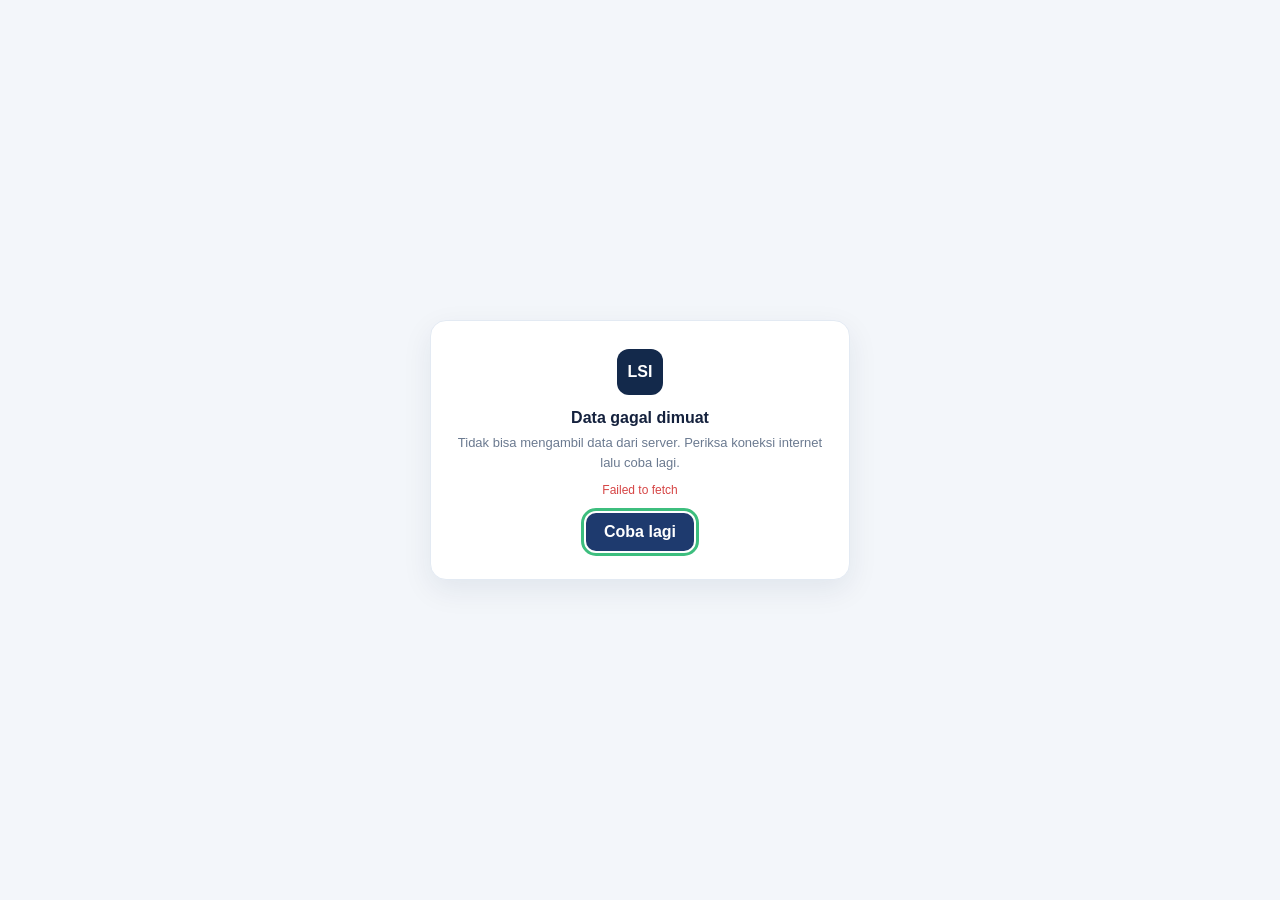
==== dashboard-lsi/index.html @ 0be911fd "Tambah dashboard-lsi (dashboard manajemen + sync Accurate) Situs statis dashboard LSI dan skrip sink" ====
<!doctype html><html lang="id"><head><meta charset="utf-8">
<meta name="viewport" content="width=device-width,initial-scale=1">
<title>Dashboard Manajemen LSI · Oktober 2026</title>
<link rel="icon" href="assets/favicon.svg" type="image/svg+xml">
<link rel="stylesheet" href="assets/styles.css">
</head><body>
<div class="boot" id="boot" role="status" aria-live="polite">
 <div class="bx"><div class="lg">LSI</div>
  <div id="bootLoad"><h2>Memuat data dashboard…</h2><p>Mengambil snapshot dari database Supabase.</p><div class="sp" aria-hidden="true"></div></div>
  <div id="bootErr" hidden><h2>Data gagal dimuat</h2><p id="bootMsg">Periksa koneksi internet lalu coba lagi.</p><div class="er" id="bootDet"></div><button type="button" id="bootRetry">Coba lagi</button></div>
 </div>
</div>

<div class="app" id="app" aria-busy="true">
<aside class="side" id="side" aria-label="Navigasi">
 <div class="brand"><div class="logo">LSI</div><div><b>Ladang Sehat</b><small>Management System</small></div></div>
 <div class="navh">MENU</div>
 <nav class="nav" id="nav">
  <a href="#penjualan" data-menu="penjualan" class="on"><svg width="18" height="18" viewBox="0 0 24 24" fill="none" stroke="currentColor" stroke-width="1.8" stroke-linecap="round" stroke-linejoin="round" aria-hidden="true"><path d="M3 4h2l2.4 11h11l2-8H6.2"/><circle cx="9" cy="19.5" r="1.5"/><circle cx="17" cy="19.5" r="1.5"/></svg> Total Penjualan</a>
  <a href="#produksi" data-menu="produksi"><svg width="18" height="18" viewBox="0 0 24 24" fill="none" stroke="currentColor" stroke-width="1.8" stroke-linecap="round" stroke-linejoin="round" aria-hidden="true"><path d="M3 21V10l6 4V10l6 4V6h6v15z"/></svg> Total Hasil Produksi</a>
  <a href="#finansial" data-menu="finansial"><svg width="18" height="18" viewBox="0 0 24 24" fill="none" stroke="currentColor" stroke-width="1.8" stroke-linecap="round" stroke-linejoin="round" aria-hidden="true"><path d="M3 10l9-6 9 6M5 10v8M9.5 10v8M14.5 10v8M19 10v8M3 21h18"/></svg> Neraca Finansial</a>
  <a href="#wms" data-menu="wms"><svg width="18" height="18" viewBox="0 0 24 24" fill="none" stroke="currentColor" stroke-width="1.8" stroke-linecap="round" stroke-linejoin="round" aria-hidden="true"><path d="M3 7l9-4 9 4v10l-9 4-9-4z"/><path d="M3 7l9 4 9-4M12 11v10"/></svg> Warehouse Management</a>
  <a href="#umum" data-menu="umum"><svg width="18" height="18" viewBox="0 0 24 24" fill="none" stroke="currentColor" stroke-width="1.8" stroke-linecap="round" stroke-linejoin="round" aria-hidden="true"><circle cx="9" cy="8" r="3.5"/><path d="M2.5 20c.8-3.6 3.4-5.5 6.5-5.5s5.7 1.9 6.5 5.5"/><path d="M16 4.6a3.5 3.5 0 0 1 0 6.8M18 14.8c2 .7 3.2 2.5 3.6 5.2"/></svg> Informasi Umum</a>
 </nav>
 <div class="navh">LAINNYA</div>
 <nav class="nav"><a href="#" data-go="notes"><svg width="18" height="18" viewBox="0 0 24 24" fill="none" stroke="currentColor" stroke-width="1.8" stroke-linecap="round" stroke-linejoin="round" aria-hidden="true"><path d="M6 2h9l5 5v15H6z"/><path d="M14 2v6h6M9 13h8M9 17h6"/></svg> Catatan Data</a></nav>
 <div class="src"><b><span class="ok"></span>Sumber: Accurate Online</b>
  <div class="row">PT LADANG SEHAT INDONESIA<br>Periode: 1 – 31 Oktober 2026</div>
  <div style="margin-top:8px;color:#7187A8">Data Accurate diekspor 13 Nov 2026 (WIB)</div></div>
</aside>
<div class="side-ov" id="sideOv" hidden></div>
<main class="main">
 <header class="top">
  <button class="burger" id="burger" aria-label="Buka menu" aria-controls="side" aria-expanded="false"><svg width="18" height="18" viewBox="0 0 24 24" fill="none" stroke="currentColor" stroke-width="1.8" stroke-linecap="round" stroke-linejoin="round" aria-hidden="true"><path d="M4 6h16M4 12h16M4 18h16"/></svg></button>
  <div style="min-width:0"><h1 id="pageT">Total Penjualan</h1><div class="sub"><span class="badge">OKTOBER 2026</span>Dashboard Manajemen LSI · data 1 – 31 Oktober 2026</div></div>
  <div class="tr"><div class="user"><div class="av">FL</div><div><b>Finance PT. LSI</b><small>Administrator</small></div></div></div>
 </header>
 <div class="content">
  <div class="filters">
   <div class="seg" role="group" aria-label="Granularitas waktu" id="seg">
    <button type="button" data-g="D" aria-pressed="false">Harian</button><button type="button" data-g="W" aria-pressed="false">Mingguan</button><button type="button" data-g="M" aria-pressed="true">Bulanan</button><button type="button" data-g="Y" aria-pressed="false">Tahunan</button>
   </div>
   <label class="f" id="pickWrap"><svg width="16" height="16" viewBox="0 0 24 24" fill="none" stroke="#6B7A90" stroke-width="1.8" stroke-linecap="round" stroke-linejoin="round" aria-hidden="true"><rect x="3" y="5" width="18" height="16" rx="2"/><path d="M3 10h18M8 3v4M16 3v4"/></svg><span class="l" id="pickL">Periode</span><span id="pick"></span></label>
   <div class="plabel" id="plabel"></div>
   <div class="fsp"><button class="btn2" type="button" data-go="notes"><svg width="18" height="18" viewBox="0 0 24 24" fill="none" stroke="currentColor" stroke-width="1.8" stroke-linecap="round" stroke-linejoin="round" aria-hidden="true"><path d="M6 2h9l5 5v15H6z"/><path d="M14 2v6h6M9 13h8M9 17h6"/></svg> Metodologi</button></div>
  </div>
  <div class="pnote" id="pnote"></div>

  <section class="view on" id="v-penjualan" aria-labelledby="h-penjualan">
   <div class="sec"><svg width="18" height="18" viewBox="0 0 24 24" fill="none" stroke="#1E3A6E" stroke-width="1.8" stroke-linecap="round" stroke-linejoin="round" aria-hidden="true"><path d="M3 4h2l2.4 11h11l2-8H6.2"/><circle cx="9" cy="19.5" r="1.5"/><circle cx="17" cy="19.5" r="1.5"/></svg><h2 id="h-penjualan">Total Penjualan</h2><span class="tag">Omzet = penjualan excl. PPN setelah diskon · PT LSI · Oktober 2026</span><div class="line"></div></div>
   <div class="mods" id="m-penjualan"></div>
   <div class="grid g21">
    <div class="card"><div class="ch"><div><h3>Tren Omzet &amp; Retur Rate</h3><p id="chSalesSub"></p></div><div class="acts"><div class="legend"><span><i style="background:var(--pt)"></i>Omzet</span><span><i class="ln" style="background:var(--red)"></i>Retur rate</span></div><button class="link" data-go="omzet">Detail ›</button></div></div>
     <div class="chart" id="chSales"></div><div class="hint">Klik batang untuk memilih periode tersebut.</div></div>
    <div class="card"><div class="ch"><div><h3>Top 10 Barang Terjual</h3><p>Qty Oktober 2026 · Sales per Item</p></div><button class="link" data-go="items">Semua ›</button></div><div class="hb" id="topItems"></div></div>
   </div>
  </section>

  <section class="view" id="v-produksi" aria-labelledby="h-produksi">
   <div class="sec"><svg width="18" height="18" viewBox="0 0 24 24" fill="none" stroke="#2E9E6A" stroke-width="1.8" stroke-linecap="round" stroke-linejoin="round" aria-hidden="true"><path d="M3 21V10l6 4V10l6 4V6h6v15z"/></svg><h2 id="h-produksi">Total Hasil Produksi</h2><span class="tag">Hasil = Finished Good Slip per Work Order · Waste = stok Non-Conformity</span><div class="line"></div></div>
   <div class="mods" id="m-produksi"></div>
   <div class="grid g21">
    <div class="card"><div class="ch"><div><h3>Hasil Produksi per Kategori</h3><p id="chProdSub"></p></div><div class="legend" id="prodLeg"></div></div>
     <div class="chart" id="chProd"></div><div class="hint">Klik batang untuk memilih periode tersebut.</div></div>
    <div class="card"><div class="ch"><div><h3>Waste per Kategori</h3><p>Stok Non-Conformity · Oktober 2026</p></div><button class="link" data-go="waste">Detail ›</button></div><div class="wf" id="wasteCat"></div><div class="def" id="wasteDef"></div></div>
   </div>
  </section>

  <section class="view" id="v-finansial" aria-labelledby="h-finansial">
   <div class="sec"><svg width="18" height="18" viewBox="0 0 24 24" fill="none" stroke="#1E3A6E" stroke-width="1.8" stroke-linecap="round" stroke-linejoin="round" aria-hidden="true"><path d="M3 10l9-6 9 6M5 10v8M9.5 10v8M14.5 10v8M19 10v8M3 21h18"/></svg><h2 id="h-finansial">Neraca Finansial</h2><span class="tag">Laba Rugi 1 – 31 Okt 2026 · Neraca &amp; umur hutang/piutang per 31 Okt 2026 · PT LSI</span><div class="line"></div></div>
   <div class="mods c3" id="m-finansial"></div>
   <div class="grid g11">
    <div class="card"><div class="ch"><div><h3>Ringkasan Laba Rugi</h3><p>Total 1 – 31 Okt 2026 · klik baris untuk rincian akun</p></div></div><div class="wf" id="plWf"></div></div>
    <div class="card"><div class="ch"><div><h3>Umur Piutang vs Hutang</h3><p>Per 31 Okt 2026 · per kelompok umur (hari)</p></div><div class="legend"><span><i style="background:var(--navy2)"></i>Piutang</span><span><i style="background:var(--gold)"></i>Hutang</span></div></div><div class="chart" id="chAging"></div></div>
   </div>
  </section>

  <section class="view" id="v-wms" aria-labelledby="h-wms">
   <div class="sec"><svg width="18" height="18" viewBox="0 0 24 24" fill="none" stroke="#E3A21A" stroke-width="1.8" stroke-linecap="round" stroke-linejoin="round" aria-hidden="true"><path d="M3 7l9-4 9 4v10l-9 4-9-4z"/><path d="M3 7l9 4 9-4M12 11v10"/></svg><h2 id="h-wms">Warehouse Management System</h2><span class="tag">Kuantitas &amp; nilai stok per gudang per 31 Okt 2026</span><div class="line"></div></div>
   <div class="mods c3" id="m-wms"></div>
   <div class="grid g11">
    <div class="card"><div class="ch"><div><h3>Stok per Gudang</h3><p>Total kuantitas (satuan campuran) · tag = pemetaan modul</p></div></div><div class="wf" id="whList"></div></div>
    <div class="card"><div class="ch"><div><h3>Barang Jadi per Kategori</h3><p>Gudang Finished Goods (SUB + PSN), Bali, Jakarta · qty</p></div></div><div class="tbl-wrap" id="whFg"></div><div class="def" id="whDef"></div></div>
   </div>
  </section>

  <section class="view" id="v-umum" aria-labelledby="h-umum">
   <div class="sec"><svg width="18" height="18" viewBox="0 0 24 24" fill="none" stroke="#7C3AED" stroke-width="1.8" stroke-linecap="round" stroke-linejoin="round" aria-hidden="true"><circle cx="9" cy="8" r="3.5"/><path d="M2.5 20c.8-3.6 3.4-5.5 6.5-5.5s5.7 1.9 6.5 5.5"/><path d="M16 4.6a3.5 3.5 0 0 1 0 6.8M18 14.8c2 .7 3.2 2.5 3.6 5.2"/></svg><h2 id="h-umum">Informasi Umum</h2><span class="tag">Daftar Karyawan Accurate (PT LSI)</span><div class="line"></div></div>
   <div class="mods c3" id="m-umum"></div>
   <div class="grid g11">
    <div class="card"><div class="ch"><div><h3>Karyawan per Status Kerja</h3><p>Kolom Work Status di Daftar Karyawan</p></div><button class="link" data-go="emp">Detail ›</button></div><div class="wf" id="empStat"></div><div class="def" id="empDef"></div></div>
    <div class="card"><div class="ch"><div><h3>Karyawan per Tahun Bergabung</h3><p>Kolom Join Date</p></div></div><div class="chart" id="chEmp"></div></div>
   </div>
  </section>

  <div class="foot">Dashboard Manajemen LSI · data Accurate Online Oktober 2026 · modul tanpa sumber data dibiarkan kosong</div>
 </div>
</main></div>
<div class="tip" id="tip" role="status" aria-live="polite"></div>
<div class="ov" id="ov" hidden><div class="dlg" role="dialog" aria-modal="true" aria-labelledby="dlgT" id="dlg">
 <div class="dh"><button class="bk" id="dlgBack" aria-label="Kembali" hidden>‹</button><div style="min-width:0"><h2 id="dlgT"></h2><p id="dlgS"></p></div><button class="x" id="dlgX" aria-label="Tutup (Esc)">×</button></div>
 <div class="db" id="dlgB" tabindex="-1"></div></div></div>
<script src="assets/config.js"></script>
<script src="assets/app.js"></script>
<script src="assets/loader.js"></script>
</body></html>
---- dashboard-lsi/assets/styles.css ----
*{box-sizing:border-box;margin:0;padding:0}
:root{--navy:#13294B;--navy2:#1E3A6E;--lama:#9FB3D1;--pt:#1E3A6E;--g:#2E9E6A;--g2:#A9DCC2;--red:#D64545;--gold:#E3A21A;--grid:#E8EDF3;--txt:#14213D;--mut:#6B7A90;--pur:#7C3AED}
html{scroll-behavior:smooth}
body{font-family:"Plus Jakarta Sans",Inter,"Segoe UI",Arial,sans-serif;background:#F3F6FA;color:var(--txt);-webkit-font-smoothing:antialiased;overflow-x:hidden}
button,select,input{font:inherit;color:inherit}
:focus-visible{outline:3px solid #3DBE7E;outline-offset:2px;border-radius:6px}
.app{display:flex;min-height:100vh}
.side{width:236px;background:var(--navy);color:#C9D4E5;padding:22px 16px;flex-shrink:0;display:flex;flex-direction:column;position:sticky;top:0;height:100vh;overflow-y:auto;z-index:40}
.brand{display:flex;align-items:center;gap:11px;padding:4px 8px 24px;border-bottom:1px solid rgba(255,255,255,.08)}
.logo{width:38px;height:38px;border-radius:10px;background:linear-gradient(135deg,#3DBE7E,#1F7A52);display:grid;place-items:center;color:#fff;font-weight:800;font-size:14px;letter-spacing:.5px;flex-shrink:0}
.brand b{color:#fff;font-size:15px;display:block}.brand small{font-size:11px;color:#8FA3C0}
.navh{font-size:10.5px;letter-spacing:1.2px;color:#7187A8;margin:22px 10px 8px;font-weight:700}
.nav a,.nav button{display:flex;width:100%;align-items:center;gap:11px;padding:10px 12px;border-radius:9px;font-size:13.5px;color:#C9D4E5;text-decoration:none;margin-bottom:2px;background:none;border:0;cursor:pointer;text-align:left}
.nav a:hover,.nav button:hover{background:rgba(255,255,255,.06);color:#fff}
.nav a.on{background:rgba(61,190,126,.16);color:#fff;font-weight:700;box-shadow:inset 3px 0 0 #3DBE7E}
.nav .cnt{margin-left:auto;font-size:10.5px;background:rgba(255,255,255,.1);padding:2px 7px;border-radius:10px}
.src{margin-top:auto;background:rgba(255,255,255,.06);border-radius:12px;padding:14px;font-size:11.5px;line-height:1.55}
.src b{color:#fff;display:flex;align-items:center;gap:7px;margin-bottom:6px;font-size:12px}
.src .row{color:#9FB0C9}.ok{width:7px;height:7px;border-radius:50%;background:#3DBE7E;display:inline-block}
.main{flex:1;min-width:0}
.top{min-height:76px;background:#fff;border-bottom:1px solid #E4E9F0;display:flex;align-items:center;padding:12px 30px;gap:16px;position:sticky;top:0;z-index:30}
.top h1{font-size:21px;font-weight:800;letter-spacing:-.2px}
.top .sub{font-size:12.5px;color:var(--mut);margin-top:3px;display:flex;align-items:center;gap:8px;flex-wrap:wrap}
.badge{background:#E5F5EC;color:#1F7A52;font-weight:700;font-size:11px;padding:3px 9px;border-radius:20px}
.tr{margin-left:auto;display:flex;align-items:center;gap:14px}
.user{display:flex;align-items:center;gap:10px}
.av{width:38px;height:38px;border-radius:50%;background:var(--navy2);color:#fff;display:grid;place-items:center;font-weight:700;font-size:13px;flex-shrink:0}
.user b{font-size:13px;display:block}.user small{font-size:11.5px;color:var(--mut)}
.burger{display:none;width:40px;height:40px;border-radius:10px;border:1px solid #E4E9F0;background:#fff;place-items:center;cursor:pointer;flex-shrink:0}
.content{padding:22px 30px 30px}
.filters{display:flex;gap:10px;align-items:center;margin-bottom:20px;flex-wrap:wrap}
.f{background:#fff;border:1px solid #DCE3EC;border-radius:10px;height:40px;display:flex;align-items:center;gap:8px;padding:0 11px;font-size:13px}
.f .l{color:var(--mut);font-size:12px;white-space:nowrap}
.f select{border:0;background:transparent;font-weight:700;font-size:13px;cursor:pointer;padding:4px 2px;max-width:100%}
.f.static b{font-weight:700;white-space:nowrap}
.btn,.btn2{white-space:nowrap;border-radius:10px;height:40px;padding:0 14px;display:inline-flex;align-items:center;gap:8px;font-size:13px;font-weight:700;cursor:pointer}
.btn{background:var(--navy2);color:#fff;border:0}
.btn2{background:#fff;color:var(--navy2);border:1px solid #DCE3EC;font-weight:600}
.btn2:hover{background:#F5F8FC}.btn:hover{background:#28497F}
.fsp{margin-left:auto;display:flex;gap:10px}
.chip{display:none;align-items:center;gap:6px;background:#E6ECF6;color:var(--navy2);border-radius:20px;padding:6px 8px 6px 12px;font-size:12px;font-weight:700}
.chip.on{display:inline-flex}.chip button{border:0;background:#fff;border-radius:50%;width:20px;height:20px;cursor:pointer;line-height:1}
.kpis{display:grid;grid-template-columns:repeat(5,minmax(0,1fr));gap:14px;margin-bottom:22px}
.kpi{background:#fff;border-radius:14px;padding:16px 16px 14px;border:1px solid #E6EBF2;box-shadow:0 1px 2px rgba(16,24,40,.04);text-align:left;cursor:pointer;transition:box-shadow .15s,transform .15s,border-color .15s;position:relative;width:100%}
.kpi:hover,.card.click:hover{box-shadow:0 6px 18px rgba(19,41,75,.10);border-color:#C9D6E8}
.kpi:hover{transform:translateY(-1px)}
.kpi .more{position:absolute;top:14px;right:14px;color:#A3B1C4;font-size:16px;line-height:1}
.kpi-top{display:flex;align-items:center;gap:9px;margin-bottom:12px;padding-right:16px}
.kicon{width:30px;height:30px;border-radius:8px;display:grid;place-items:center;flex-shrink:0}
.klabel{font-size:12px;font-weight:600;color:var(--mut);line-height:1.25}
.kval{font-size:25px;font-weight:800;letter-spacing:-.6px;line-height:1.1}.kval small{font-size:13px;font-weight:600;color:var(--mut);letter-spacing:0}
.ksub{font-size:11.5px;color:var(--mut);margin-top:6px;line-height:1.4}
.kfoot{font-size:10.8px;color:#51617A;margin-top:9px;padding-top:9px;border-top:1px dashed #E4E9F0;line-height:1.45}
.neg{color:var(--red)}.dot{display:inline-block;width:7px;height:7px;border-radius:2px;margin-right:4px;vertical-align:1px}
.sec{display:flex;align-items:center;gap:10px;margin:6px 0 12px;scroll-margin-top:96px;flex-wrap:wrap}
.sec h2{font-size:15.5px;font-weight:800}.sec .tag{font-size:11px;color:var(--mut);background:#fff;border:1px solid #E4E9F0;padding:3px 10px;border-radius:20px}
.sec .line{flex:1;height:1px;background:#E1E7EF;min-width:20px}
.grid{display:grid;gap:16px;margin-bottom:22px}
.g21{grid-template-columns:minmax(0,1.9fr) minmax(0,1fr)}.g11{grid-template-columns:minmax(0,1fr) minmax(0,1fr)}
.card{background:#fff;border-radius:14px;border:1px solid #E6EBF2;padding:18px 18px 14px;box-shadow:0 1px 2px rgba(16,24,40,.04);min-width:0;transition:box-shadow .15s,border-color .15s}
.ch{display:flex;align-items:flex-start;justify-content:space-between;margin-bottom:10px;gap:10px;flex-wrap:wrap}
.ch h3{font-size:14px;font-weight:800}.ch p{font-size:11.5px;color:var(--mut);margin-top:3px}
.ch .acts{display:flex;align-items:center;gap:10px;flex-wrap:wrap}
.link{background:none;border:0;color:var(--navy2);font-weight:700;font-size:12px;cursor:pointer;padding:4px 6px;border-radius:6px;white-space:nowrap}
.link:hover{background:#EEF2F7}
.legend{display:flex;gap:12px;font-size:11.5px;color:#51617A;align-items:center;flex-wrap:wrap}.legend i{display:inline-block;width:10px;height:10px;border-radius:3px;margin-right:6px;vertical-align:-1px}
.legend i.ln{height:3px;border-radius:2px;width:14px;vertical-align:3px}
.chart{width:100%;position:relative}
.chart svg{display:block;width:100%;height:auto;overflow:visible}
.chart .col{cursor:pointer}.chart .col .hit{fill:transparent}.chart .col:hover .hit,.chart .col:focus .hit{fill:rgba(30,58,110,.06)}
.chart .col.sel .hit{fill:rgba(227,162,26,.14)}
.chart .col:focus{outline:none}.chart .col:focus-visible .hit{stroke:#3DBE7E;stroke-width:2}
.hint{font-size:11px;color:#94A3B8;margin-top:6px}
.tip{position:fixed;pointer-events:none;background:#13294B;color:#fff;font-size:11.5px;line-height:1.5;padding:8px 10px;border-radius:8px;box-shadow:0 6px 18px rgba(0,0,0,.18);z-index:90;max-width:260px;opacity:0;transition:opacity .1s}
.tip.on{opacity:1}.tip b{color:#9FE3BF}
.tbl-wrap{width:100%;overflow-x:auto;-webkit-overflow-scrolling:touch}
.tbl{width:100%;border-collapse:collapse;font-size:12px}
.tbl th{text-align:left;font-size:10.5px;color:var(--mut);font-weight:700;text-transform:uppercase;letter-spacing:.5px;padding:7px 6px;border-bottom:1px solid #E6EBF2;background:#F8FAFC;white-space:nowrap}
.tbl th.sortable{cursor:pointer;user-select:none}.tbl th.sortable:hover{color:var(--navy2)}
.tbl th .ar{font-size:9px;margin-left:3px;opacity:.7}
.tbl td{padding:8px 6px;border-bottom:1px solid #F0F3F7}
.tbl td.nm{min-width:120px}
.tbl .num{text-align:right;white-space:nowrap}
.tbl tr:last-child td{border-bottom:0}
.tbl tfoot td{font-weight:800;border-top:1px solid #E6EBF2;background:#FAFBFD}
.tbl tbody tr.go{cursor:pointer}.tbl tbody tr.go:hover td{background:#F5F8FC}.tbl tbody tr.go:focus{outline:2px solid #3DBE7E;outline-offset:-2px}
.tbl tbody tr.selrow td{background:#FFF7E6}
.rk{display:inline-grid;place-items:center;width:19px;height:19px;border-radius:6px;background:#EEF2F7;font-size:10.5px;font-weight:700;margin-right:8px;color:#51617A;flex-shrink:0}
.nmw{display:flex;align-items:center}
.pill{white-space:nowrap;font-size:11px;font-weight:700;padding:2px 8px;border-radius:20px;display:inline-block}.pill.red{background:#FCEBEB;color:var(--red)}.pill.grn{background:#E5F5EC;color:#1F7A52}.pill.gry{background:#F1F5F9;color:#64748B}.pill.pur{background:#F1EAFE;color:#6D28D9}
.donutwrap{display:flex;align-items:center;gap:16px;flex-wrap:wrap}
.donutwrap svg{flex-shrink:0}.donutwrap path{cursor:pointer;transition:opacity .15s}.donutwrap path:hover,.donutwrap path:focus{opacity:.8;outline:none}
.dbsplit{flex:1;min-width:180px}
.dbsplit .it{display:flex;align-items:center;gap:10px;padding:10px 6px;border-bottom:1px solid #F0F3F7;font-size:12.5px;cursor:pointer;border-radius:8px;width:100%;background:none;border-left:0;border-right:0;border-top:0;text-align:left}
.dbsplit .it:hover{background:#F5F8FC}.dbsplit .it:last-child{border-bottom:0}.dbsplit i{width:10px;height:10px;border-radius:3px;flex-shrink:0}
.dbsplit .v{margin-left:auto;font-weight:800;white-space:nowrap}.dbsplit small{display:block;color:var(--mut);font-size:11px}
.minihead{font-size:12px;font-weight:800;margin:14px 0 6px;display:flex;justify-content:space-between;gap:8px;flex-wrap:wrap}.minihead span{font-weight:500;color:var(--mut);font-size:11px}
.def{font-size:10.8px;color:var(--mut);line-height:1.5;margin-top:10px;padding:9px 11px;background:#F8FAFC;border-radius:8px;border:1px solid #EEF2F6}
.def b{color:#3D4B61}
.stackbar{display:flex;height:12px;border-radius:6px;overflow:hidden;gap:2px;margin:6px 0 8px}
.stackbar button{border:0;cursor:pointer;min-width:4px}.stackbar button:hover{filter:brightness(1.1)}
.catleg{display:flex;flex-wrap:wrap;gap:6px 8px;font-size:11px;color:#51617A}
.catleg button{background:none;border:1px solid transparent;border-radius:6px;padding:2px 6px;cursor:pointer;font-size:11px;color:#51617A}.catleg button:hover{border-color:#DCE3EC;background:#F8FAFC}
.catleg i{display:inline-block;width:9px;height:9px;border-radius:3px;margin-right:5px}
.hb{display:flex;flex-direction:column;gap:7px}
.hb button{display:grid;grid-template-columns:minmax(0,170px) minmax(40px,1fr) auto;gap:10px;align-items:center;background:none;border:0;cursor:pointer;padding:3px 4px;border-radius:6px;text-align:left;font-size:11.5px}
.hb button:hover{background:#F5F8FC}
.hb .n{white-space:nowrap;overflow:hidden;text-overflow:ellipsis}.hb .t{height:15px;background:#F1F5F9;border-radius:4px;overflow:hidden}.hb .t i{display:block;height:100%;border-radius:4px}
.hb .v{font-weight:700;white-space:nowrap;text-align:right;min-width:52px}
.ncbox{display:grid;grid-template-columns:repeat(3,minmax(0,1fr));gap:12px;margin-bottom:6px}.ncbox>div{background:#F8F5FF;border:1px solid #ECE4FD;border-radius:10px;padding:10px 12px;min-width:0}
.ncbox small{font-size:10.8px;color:var(--mut);display:block}.ncbox b{font-size:17px;font-weight:800;color:#5B21B6;white-space:nowrap}
.ncbox.blue>div{background:#F5F8FC;border-color:#E3EAF3}.ncbox.blue b{color:var(--navy2)}
.wgrid{display:grid;grid-template-columns:minmax(0,1.05fr) minmax(0,1.15fr) minmax(0,.9fr);gap:22px;align-items:start}
.notes{background:#fff;border-radius:14px;border:1px solid #E6EBF2;padding:16px 20px;font-size:11.2px;color:#51617A;line-height:1.6;columns:2;column-gap:36px;scroll-margin-top:96px}
.notes h4{font-size:12.5px;color:var(--txt);margin-bottom:6px;column-span:all}.notes p{margin-bottom:5px;break-inside:avoid}.notes b{color:#2C3A50}
.foot{text-align:center;font-size:11px;color:#94A3B8;margin-top:16px}
/* dialog */
.ov{position:fixed;inset:0;background:rgba(15,27,48,.45);z-index:80;display:flex;justify-content:flex-end;opacity:0;transition:opacity .18s}
.ov.on{opacity:1}.ov[hidden]{display:none}
.dlg{background:#F7F9FC;width:min(760px,100%);height:100%;display:flex;flex-direction:column;box-shadow:-12px 0 40px rgba(0,0,0,.18);transform:translateX(30px);transition:transform .18s}
.ov.on .dlg{transform:none}
.dh{display:flex;align-items:flex-start;gap:12px;padding:18px 22px;background:#fff;border-bottom:1px solid #E4E9F0}
.dh h2{font-size:17px;font-weight:800;line-height:1.3}.dh p{font-size:12px;color:var(--mut);margin-top:3px}
.dh .x,.dh .bk{width:36px;height:36px;border-radius:10px;border:1px solid #E4E9F0;background:#fff;cursor:pointer;font-size:18px;flex-shrink:0;display:grid;place-items:center}
.dh .bk[hidden]{display:none}.dh .x{margin-left:auto}.dh .x:hover,.dh .bk:hover{background:#F3F6FA}
.db{padding:18px 22px 30px;overflow-y:auto;flex:1}#dlgB:focus{outline:none}
.db .card{margin-bottom:14px}
.mtabs{display:flex;gap:6px;flex-wrap:wrap;margin-bottom:14px}
.mtabs button{border:1px solid #DCE3EC;background:#fff;border-radius:20px;padding:5px 11px;font-size:12px;font-weight:600;cursor:pointer}
.mtabs button[aria-pressed=true]{background:var(--navy2);color:#fff;border-color:var(--navy2)}
.srch{display:flex;gap:8px;align-items:center;margin-bottom:8px;flex-wrap:wrap}
.srch input{flex:1;min-width:160px;height:36px;border:1px solid #DCE3EC;border-radius:9px;padding:0 10px;font-size:12.5px;background:#fff}
.srch .cnt{font-size:11px;color:var(--mut)}
.kgrid{display:grid;grid-template-columns:repeat(auto-fit,minmax(150px,1fr));gap:10px;margin-bottom:14px}
.kgrid>div{background:#fff;border:1px solid #E6EBF2;border-radius:12px;padding:11px 13px}
.kgrid small{font-size:11px;color:var(--mut);display:block}.kgrid b{font-size:18px;font-weight:800;display:block;margin-top:2px;white-space:nowrap}
.kgrid em{font-style:normal;font-size:11px;color:var(--mut)}
.warn{background:#FFF8E6;border:1px solid #F6E1A6;color:#7A5A00;border-radius:10px;padding:10px 12px;font-size:11.5px;line-height:1.5;margin-bottom:14px}
.side-ov{display:none}
@media (max-width:1279px){
 .kpis{grid-template-columns:repeat(6,minmax(0,1fr))}.kpi{grid-column:span 2}.kpi:nth-child(4),.kpi:nth-child(5){grid-column:span 3}
 .wgrid{grid-template-columns:minmax(0,1fr) minmax(0,1fr)}.wgrid .def{grid-column:1/-1}
}
@media (max-width:1099px){
 .side{position:fixed;left:0;top:0;transform:translateX(-100%);transition:transform .2s,visibility .2s;visibility:hidden}
 .side.open{transform:none;visibility:visible;box-shadow:8px 0 30px rgba(0,0,0,.25)}
 .side-ov{display:block;position:fixed;inset:0;background:rgba(15,27,48,.4);z-index:35}.side-ov[hidden]{display:none}
 .burger{display:grid}
 .g21,.g11{grid-template-columns:minmax(0,1fr)}
 .top{padding:10px 20px}.content{padding:18px 20px 24px}
}
@media (max-width:767px){
 .top h1{font-size:17px}.top .sub{font-size:11.5px}.user div{display:none}
 .content{padding:14px 12px 20px}
 .kpis{grid-template-columns:minmax(0,1fr) minmax(0,1fr);gap:10px}.kpi,.kpi:nth-child(4),.kpi:nth-child(5){grid-column:auto}.kpi:first-child{grid-column:1/-1}
 .kval{font-size:21px}
 .f{flex:1 1 140px}.fsp{margin-left:0;width:100%}.fsp .btn2{flex:1;justify-content:center}
 .wgrid{grid-template-columns:minmax(0,1fr)}
 .notes{columns:1}
 .card{padding:14px 12px 12px}
 .hb button{grid-template-columns:minmax(0,130px) minmax(30px,1fr) auto}
 .dlg{width:100%}.dh{padding:14px}.db{padding:14px 12px 24px}
 .ncbox{grid-template-columns:minmax(0,1fr) minmax(0,1fr)}
}
@media (max-width:420px){.kpis{grid-template-columns:minmax(0,1fr)}.ncbox b{font-size:15px}}
@media (prefers-reduced-motion:reduce){*{transition:none!important;scroll-behavior:auto!important}}

/* ---- v2 additions */
.kgrid>div{min-width:0}.kgrid b{white-space:normal;overflow-wrap:anywhere}.mod .ksub,.mod .kfoot{overflow-wrap:anywhere}
.view{display:none}.view.on{display:block}
.seg{display:inline-flex;background:#fff;border:1px solid #DCE3EC;border-radius:10px;padding:3px;gap:2px;height:40px;align-items:center}
.seg button{border:0;background:none;border-radius:7px;padding:0 12px;height:32px;font-size:12.5px;font-weight:600;cursor:pointer;color:#51617A;white-space:nowrap}
.seg button[aria-pressed=true]{background:var(--navy2);color:#fff}
.f input[type=date]{border:0;background:transparent;font-weight:700;font-size:13px;min-width:0}
.plabel{font-size:12px;color:var(--mut);display:flex;align-items:center;gap:6px;flex-wrap:wrap}.plabel b{color:var(--txt)}
.mods{display:grid;grid-template-columns:repeat(auto-fill,minmax(250px,1fr));gap:14px;margin-bottom:22px}
.mods.c3{grid-template-columns:repeat(3,minmax(0,1fr))}
.mod{background:#fff;border-radius:14px;padding:16px 16px 14px;border:1px solid #E6EBF2;box-shadow:0 1px 2px rgba(16,24,40,.04);text-align:left;cursor:pointer;transition:box-shadow .15s,transform .15s,border-color .15s;position:relative;width:100%;display:flex;flex-direction:column;min-width:0}
.mod:hover{box-shadow:0 6px 18px rgba(19,41,75,.10);border-color:#C9D6E8;transform:translateY(-1px)}
.mod .more{position:absolute;top:14px;right:14px;color:#A3B1C4;font-size:16px;line-height:1}
.mod .kval{word-break:break-word}
.mod.empty{cursor:default;background:repeating-linear-gradient(135deg,#FAFBFD,#FAFBFD 10px,#F4F6FA 10px,#F4F6FA 20px);border:1.5px dashed #CBD5E1;box-shadow:none}
.mod.empty:hover{transform:none;box-shadow:none;border-color:#CBD5E1}
.mod.empty .kval{color:#94A3B8;font-size:20px}
.scope{display:inline-flex;align-items:center;gap:5px;font-size:10.5px;font-weight:700;padding:2px 8px;border-radius:20px;margin-top:10px;align-self:flex-start;line-height:1.4}
.scope.f{background:#E5F5EC;color:#1F7A52}.scope.y{background:#FFF4DB;color:#8A6100}.scope.s{background:#EEF2F7;color:#51617A}.scope.e{background:#F1F5F9;color:#64748B}
.mini{margin-top:10px;height:46px}.mini svg{display:block;width:100%;height:46px}
.split{display:flex;gap:8px;margin-top:8px;flex-wrap:wrap}.split span{font-size:11px;background:#F5F8FC;border:1px solid #E6EBF2;border-radius:8px;padding:3px 8px;white-space:nowrap}
.wbox{margin-top:10px;padding:9px 10px;border-radius:10px;background:#F8F5FF;border:1px solid #ECE4FD;font-size:11.5px;line-height:1.45}
.wbox b{color:#5B21B6}.wbox.none{background:#F8FAFC;border-color:#EEF2F6;color:var(--mut)}
.pnote{background:#FFF8E6;border:1px solid #F6E1A6;color:#7A5A00;border-radius:10px;padding:9px 12px;font-size:11.5px;line-height:1.5;margin-bottom:14px;display:none}.pnote.on{display:block}
.secd{font-size:12px;color:var(--mut);margin:-4px 0 14px;line-height:1.5}
.wf{display:flex;flex-direction:column;gap:6px}
.wf button{display:grid;grid-template-columns:minmax(0,150px) minmax(40px,1fr) auto;gap:10px;align-items:center;background:none;border:0;cursor:pointer;padding:4px;border-radius:6px;text-align:left;font-size:12px}
.wf button:hover{background:#F5F8FC}.wf .t{height:16px;background:#F1F5F9;border-radius:4px;position:relative;overflow:hidden}.wf .t i{position:absolute;top:0;bottom:0;border-radius:4px}
.wf .v{font-weight:800;white-space:nowrap;text-align:right;min-width:70px}.wf .n{white-space:nowrap;overflow:hidden;text-overflow:ellipsis}
.tag2{font-size:10px;font-weight:700;padding:1px 7px;border-radius:12px;background:#EEF2F7;color:#51617A;white-space:nowrap}
.tag2.sub{background:#E6ECF6;color:#1E3A6E}.tag2.psn{background:#E5F5EC;color:#1F7A52}.tag2.no{background:#F1F5F9;color:#94A3B8}
@media (max-width:1279px){.mods.c3{grid-template-columns:repeat(2,minmax(0,1fr))}}
@media (max-width:767px){.mods,.mods.c3{grid-template-columns:minmax(0,1fr) minmax(0,1fr);gap:10px}.seg{width:100%}.seg button{flex:1;padding:0 6px}.filters .f{flex:1 1 100%}
 .wf button{grid-template-columns:minmax(0,110px) minmax(30px,1fr) auto}}
@media (max-width:520px){.mods,.mods.c3{grid-template-columns:minmax(0,1fr)}}

/* ---- loading / error state (site version) ---- */
.boot{position:fixed;inset:0;z-index:100;display:grid;place-items:center;background:#F3F6FA;padding:24px}
.boot[hidden]{display:none}
.boot .bx{background:#fff;border:1px solid #E3EAF3;border-radius:16px;padding:28px 26px;max-width:420px;width:100%;text-align:center;box-shadow:0 10px 30px rgba(19,41,75,.08)}
.boot .lg{width:46px;height:46px;border-radius:12px;background:var(--navy);color:#fff;font-weight:800;display:grid;place-items:center;margin:0 auto 14px}
.boot h2{font-size:16px;margin-bottom:6px}.boot p{font-size:13px;color:var(--mut);line-height:1.55}
.boot .sp{width:28px;height:28px;border:3px solid #E3EAF3;border-top-color:var(--navy2);border-radius:50%;margin:16px auto 0;animation:spn .8s linear infinite}
@keyframes spn{to{transform:rotate(360deg)}}
.boot .er{color:var(--red);font-size:12px;margin-top:10px;word-break:break-word}
.boot button{margin-top:16px;background:var(--navy2);color:#fff;border:0;border-radius:10px;padding:10px 18px;font-weight:700;cursor:pointer}
.pwarn{background:#FFF4DB;color:#7A5600;border:1px solid #F3DFA8;border-radius:10px;padding:10px 14px;font-size:12.5px;margin-bottom:14px}
@media (prefers-reduced-motion:reduce){.boot .sp{animation:none}}
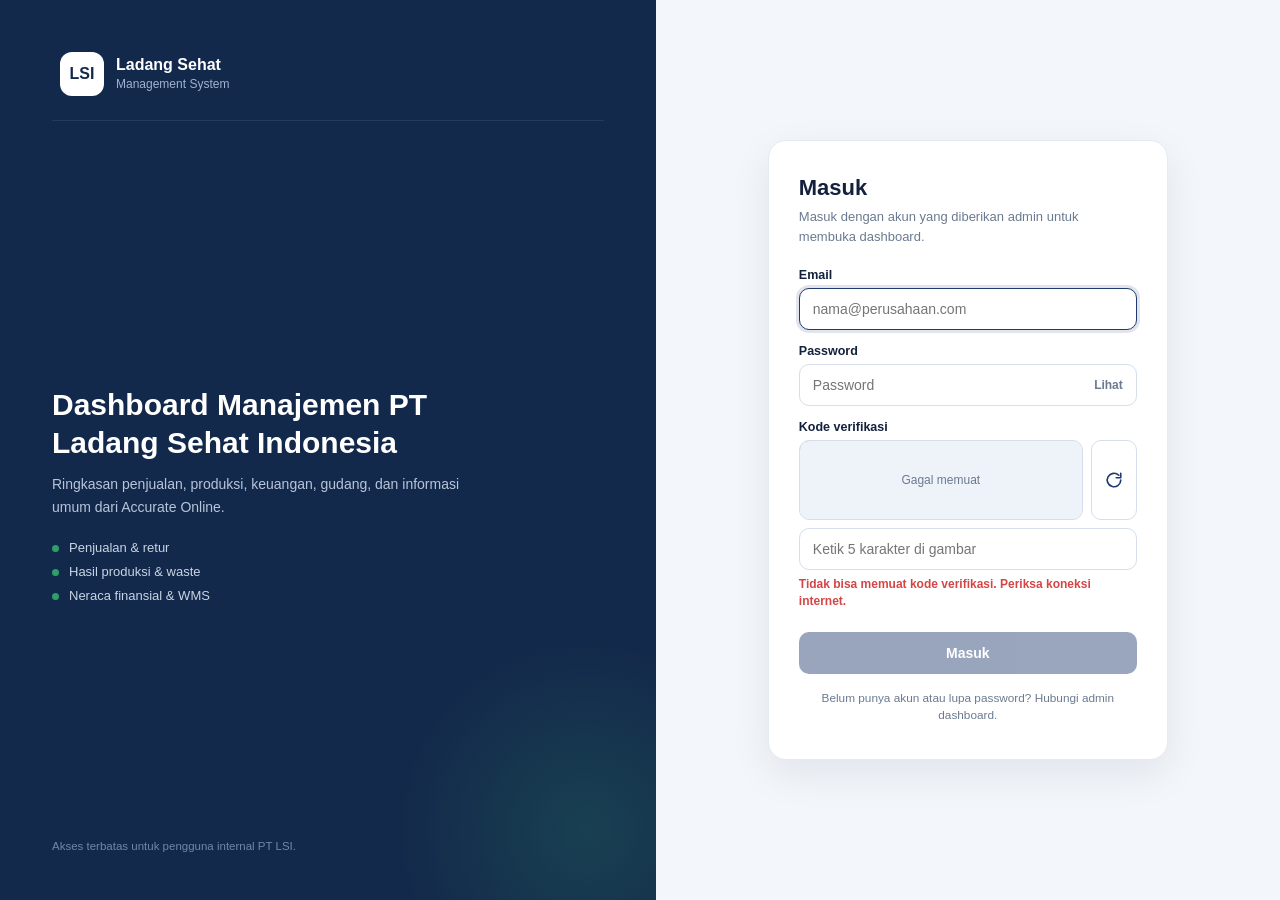
==== commit f6ff1ef7: "Tambah halaman login dan gerbang captcha di dashboard-lsi Halaman masuk meminta email, password, dan" ====
--- a/dashboard-lsi/index.html
+++ b/dashboard-lsi/index.html
@@ -4,14 +4,40 @@
 <link rel="icon" href="assets/favicon.svg" type="image/svg+xml">
 <link rel="stylesheet" href="assets/styles.css">
 </head><body>
-<div class="boot" id="boot" role="status" aria-live="polite">
+<div class="login" id="login" hidden>
+ <section class="lp" aria-hidden="true">
+  <div class="brand"><div class="lg">LSI</div><div><b>Ladang Sehat</b><small>Management System</small></div></div>
+  <div><h2>Dashboard Manajemen PT Ladang Sehat Indonesia</h2><p>Ringkasan penjualan, produksi, keuangan, gudang, dan informasi umum dari Accurate Online.</p>
+   <ul><li>Penjualan &amp; retur</li><li>Hasil produksi &amp; waste</li><li>Neraca finansial &amp; WMS</li></ul></div>
+  <div class="ft">Akses terbatas untuk pengguna internal PT LSI.</div>
+ </section>
+ <div class="rp">
+  <form id="loginForm" novalidate aria-labelledby="loginTitle">
+   <div class="mbrand"><div class="lg">LSI</div><div><b>Ladang Sehat</b><small>Management System</small></div></div>
+   <h1 id="loginTitle">Masuk</h1><p class="hint">Masuk dengan akun yang diberikan admin untuk membuka dashboard.</p>
+   <label for="lgEmail">Email</label><input id="lgEmail" name="email" type="email" autocomplete="username" inputmode="email" placeholder="nama@perusahaan.com" required>
+   <label for="lgPass">Password</label><div class="fld"><input id="lgPass" name="password" type="password" autocomplete="current-password" placeholder="Password" required><button type="button" class="eye" id="lgEye" aria-label="Tampilkan password" aria-pressed="false">Lihat</button></div>
+   <label for="lgCap">Kode verifikasi</label>
+   <div class="cap" id="capBox">
+    <div class="capimg"><img id="capImg" alt="Gambar kode verifikasi: ketik 5 karakter yang terlihat" width="220" height="70"><span class="capld" id="capLd">Memuat…</span></div>
+    <button type="button" class="caprf" id="capRefresh" aria-label="Ganti gambar kode verifikasi" title="Ganti kode"><svg width="18" height="18" viewBox="0 0 24 24" fill="none" stroke="currentColor" stroke-width="2.2" stroke-linecap="round" stroke-linejoin="round" aria-hidden="true"><path d="M21 12a9 9 0 1 1-2.64-6.36"/><path d="M21 3v6h-6"/></svg></button>
+   </div>
+   <div class="fld"><input id="lgCap" name="captcha" type="text" inputmode="text" autocomplete="off" autocapitalize="characters" spellcheck="false" maxlength="5" placeholder="Ketik 5 karakter di gambar" aria-describedby="capSt" required><span class="capok" id="capOk" hidden aria-hidden="true">✓</span></div>
+   <div class="capst" id="capSt" aria-live="polite">Ketik kode pada gambar untuk mengaktifkan tombol Masuk.</div>
+   <div class="lerr" id="lgErr" role="alert" aria-live="assertive"></div>
+   <button type="submit" class="go" id="lgBtn" disabled aria-disabled="true"><span class="sp2" aria-hidden="true"></span><span id="lgBtnTxt">Masuk</span></button>
+   <p class="note">Belum punya akun atau lupa password? Hubungi admin dashboard.</p>
+  </form>
+ </div>
+</div>
+<div class="boot" id="boot" role="status" aria-live="polite" hidden>
  <div class="bx"><div class="lg">LSI</div>
   <div id="bootLoad"><h2>Memuat data dashboard…</h2><p>Mengambil snapshot dari database Supabase.</p><div class="sp" aria-hidden="true"></div></div>
   <div id="bootErr" hidden><h2>Data gagal dimuat</h2><p id="bootMsg">Periksa koneksi internet lalu coba lagi.</p><div class="er" id="bootDet"></div><button type="button" id="bootRetry">Coba lagi</button></div>
  </div>
 </div>
 
-<div class="app" id="app" aria-busy="true">
+<div class="app" id="app" aria-busy="true" hidden>
 <aside class="side" id="side" aria-label="Navigasi">
  <div class="brand"><div class="logo">LSI</div><div><b>Ladang Sehat</b><small>Management System</small></div></div>
  <div class="navh">MENU</div>
@@ -33,7 +59,7 @@
  <header class="top">
   <button class="burger" id="burger" aria-label="Buka menu" aria-controls="side" aria-expanded="false"><svg width="18" height="18" viewBox="0 0 24 24" fill="none" stroke="currentColor" stroke-width="1.8" stroke-linecap="round" stroke-linejoin="round" aria-hidden="true"><path d="M4 6h16M4 12h16M4 18h16"/></svg></button>
   <div style="min-width:0"><h1 id="pageT">Total Penjualan</h1><div class="sub"><span class="badge">OKTOBER 2026</span>Dashboard Manajemen LSI · data 1 – 31 Oktober 2026</div></div>
-  <div class="tr"><div class="user"><div class="av">FL</div><div><b>Finance PT. LSI</b><small>Administrator</small></div></div></div>
+  <div class="tr"><div class="user"><div class="av">FL</div><div><b>Finance PT. LSI</b><small id="userEmail">Administrator</small></div></div><button type="button" class="logout" id="logoutBtn" aria-label="Keluar dari dashboard"><svg width="15" height="15" viewBox="0 0 24 24" fill="none" stroke="currentColor" stroke-width="2" stroke-linecap="round" stroke-linejoin="round" aria-hidden="true"><path d="M9 21H5a2 2 0 0 1-2-2V5a2 2 0 0 1 2-2h4"/><path d="M16 17l5-5-5-5"/><path d="M21 12H9"/></svg><span>Keluar</span></button></div>
  </header>
  <div class="content">
   <div class="filters">
--- a/dashboard-lsi/assets/styles.css
+++ b/dashboard-lsi/assets/styles.css
@@ -213,3 +213,52 @@
 .boot button{margin-top:16px;background:var(--navy2);color:#fff;border:0;border-radius:10px;padding:10px 18px;font-weight:700;cursor:pointer}
 .pwarn{background:#FFF4DB;color:#7A5600;border:1px solid #F3DFA8;border-radius:10px;padding:10px 14px;font-size:12.5px;margin-bottom:14px}
 @media (prefers-reduced-motion:reduce){.boot .sp{animation:none}}
+/* ---- login ---- */
+.app[hidden]{display:none!important}
+.login{position:fixed;inset:0;z-index:120;display:grid;grid-template-columns:minmax(0,1.05fr) minmax(0,1fr);background:#F3F6FA}
+.login[hidden]{display:none}
+.login .lp{background:var(--navy);color:#C9D4E5;padding:48px 52px;display:flex;flex-direction:column;justify-content:space-between;position:relative;overflow:hidden}
+.login .lp:after{content:"";position:absolute;right:-120px;bottom:-120px;width:380px;height:380px;border-radius:50%;background:radial-gradient(circle,#2E9E6A33,transparent 70%)}
+.login .brand{display:flex;align-items:center;gap:12px}.login .brand .lg{width:44px;height:44px;border-radius:12px;background:#fff;color:var(--navy);font-weight:800;display:grid;place-items:center}
+.login .brand b{color:#fff;font-size:16px;display:block}.login .brand small{font-size:12px;color:#9FB3D1}
+.login .lp h2{color:#fff;font-size:30px;line-height:1.25;font-weight:800;max-width:420px;margin:28px 0 12px}
+.login .lp p{font-size:14px;line-height:1.6;max-width:420px;color:#B7C5DA}
+.login .lp ul{list-style:none;margin-top:22px;display:grid;gap:9px;font-size:13px}.login .lp li:before{content:"";display:inline-block;width:7px;height:7px;border-radius:50%;background:var(--g);margin-right:10px;vertical-align:middle}
+.login .lp .ft{font-size:11.5px;color:#7187A8}
+.login .rp{display:grid;place-items:center;padding:32px 22px}
+.login form{background:#fff;border:1px solid #E3EAF3;border-radius:18px;padding:34px 30px;width:100%;max-width:400px;box-shadow:0 14px 40px rgba(19,41,75,.08)}
+.login .mbrand{display:none}
+.login form h1{font-size:22px;font-weight:800;margin-bottom:6px}.login form .hint{font-size:13px;color:var(--mut);margin-bottom:22px;line-height:1.5}
+.login label{display:block;font-size:12.5px;font-weight:700;margin:14px 0 6px}
+.login .fld{position:relative}
+.login input{width:100%;border:1px solid #D5DEEA;border-radius:10px;padding:12px 13px;font:inherit;font-size:14px;color:var(--txt);background:#fff;outline:none;transition:border-color .15s,box-shadow .15s}
+.login input:focus{border-color:var(--navy2);box-shadow:0 0 0 3px #1E3A6E22}
+.login input[aria-invalid=true]{border-color:var(--red)}
+.login .eye{position:absolute;right:6px;top:50%;transform:translateY(-50%);background:none;border:0;color:var(--mut);font-size:12px;font-weight:700;cursor:pointer;padding:8px}
+.login .lerr{display:none;background:#FCEBEB;color:#9B2C2C;border:1px solid #F5C2C2;border-radius:10px;padding:10px 12px;font-size:12.8px;margin-top:16px;line-height:1.45}
+.login .lerr.on{display:block}
+.login button.go{margin-top:22px;width:100%;background:var(--navy2);color:#fff;border:0;border-radius:10px;padding:13px;font:inherit;font-weight:800;font-size:14px;cursor:pointer;display:flex;align-items:center;justify-content:center;gap:10px}
+.login button.go:hover{background:var(--navy)}.login button.go.busy{opacity:.8;cursor:progress}
+.login button.go .sp2{width:16px;height:16px;border:2px solid #ffffff55;border-top-color:#fff;border-radius:50%;animation:spn .8s linear infinite;display:none}
+.login button.go.busy .sp2{display:inline-block}
+.login .note{font-size:11.8px;color:var(--mut);margin-top:16px;text-align:center;line-height:1.5}
+.logout{display:inline-flex;align-items:center;gap:6px;background:#fff;border:1px solid #D5DEEA;color:var(--txt);border-radius:9px;padding:8px 12px;font:inherit;font-size:12.5px;font-weight:700;cursor:pointer;margin-left:6px}
+.logout:hover{border-color:var(--red);color:var(--red)}
+.login .cap{display:flex;gap:8px;align-items:stretch}
+.login .capimg{position:relative;flex:1;border:1px solid #D5DEEA;border-radius:10px;overflow:hidden;background:#EEF3F9;aspect-ratio:220/70;max-height:80px}
+.login .capimg img{display:block;width:100%;height:100%;object-fit:cover;user-select:none;-webkit-user-drag:none}
+.login .capld{position:absolute;inset:0;display:grid;place-items:center;font-size:12px;color:var(--mut);background:#EEF3F9}
+.login .capld[hidden]{display:none}
+.login .caprf{flex:0 0 46px;border:1px solid #D5DEEA;border-radius:10px;background:#fff;color:var(--navy2);cursor:pointer;display:grid;place-items:center}
+.login .caprf:hover{border-color:var(--navy2)}.login .caprf[disabled]{opacity:.5;cursor:progress}
+.login #lgCap{margin-top:8px;text-transform:uppercase;letter-spacing:.25em;font-weight:700}
+.login #lgCap::placeholder{letter-spacing:normal;font-weight:400;text-transform:none}
+.login #lgCap.cap-ok{border-color:var(--g);box-shadow:0 0 0 3px #2E9E6A22}
+.login .capok{position:absolute;right:12px;top:calc(50% + 4px);transform:translateY(-50%);color:var(--g);font-weight:800}
+.login .capok[hidden]{display:none}
+.login .capst{font-size:12px;color:var(--mut);margin-top:6px;min-height:16px;line-height:1.4}
+.login .capst.cap-ok{color:var(--g);font-weight:700}.login .capst.cap-bad{color:var(--red);font-weight:700}
+.login button.go[disabled]:not(.busy){opacity:.45;cursor:not-allowed}
+@media (max-width:860px){.login{grid-template-columns:1fr}.login .lp{display:none}.login .mbrand{display:flex;align-items:center;gap:10px;margin-bottom:22px}.login .mbrand .lg{width:38px;height:38px;border-radius:10px;background:var(--navy);color:#fff;font-weight:800;display:grid;place-items:center;font-size:13px}.login .mbrand b{font-size:14px;display:block}.login .mbrand small{font-size:11.5px;color:var(--mut)}.login form{padding:28px 22px}}
+@media (max-width:520px){.logout span{display:none}.logout{padding:8px 9px}}
+@media (prefers-reduced-motion:reduce){.login button.go .sp2{animation:none}}
